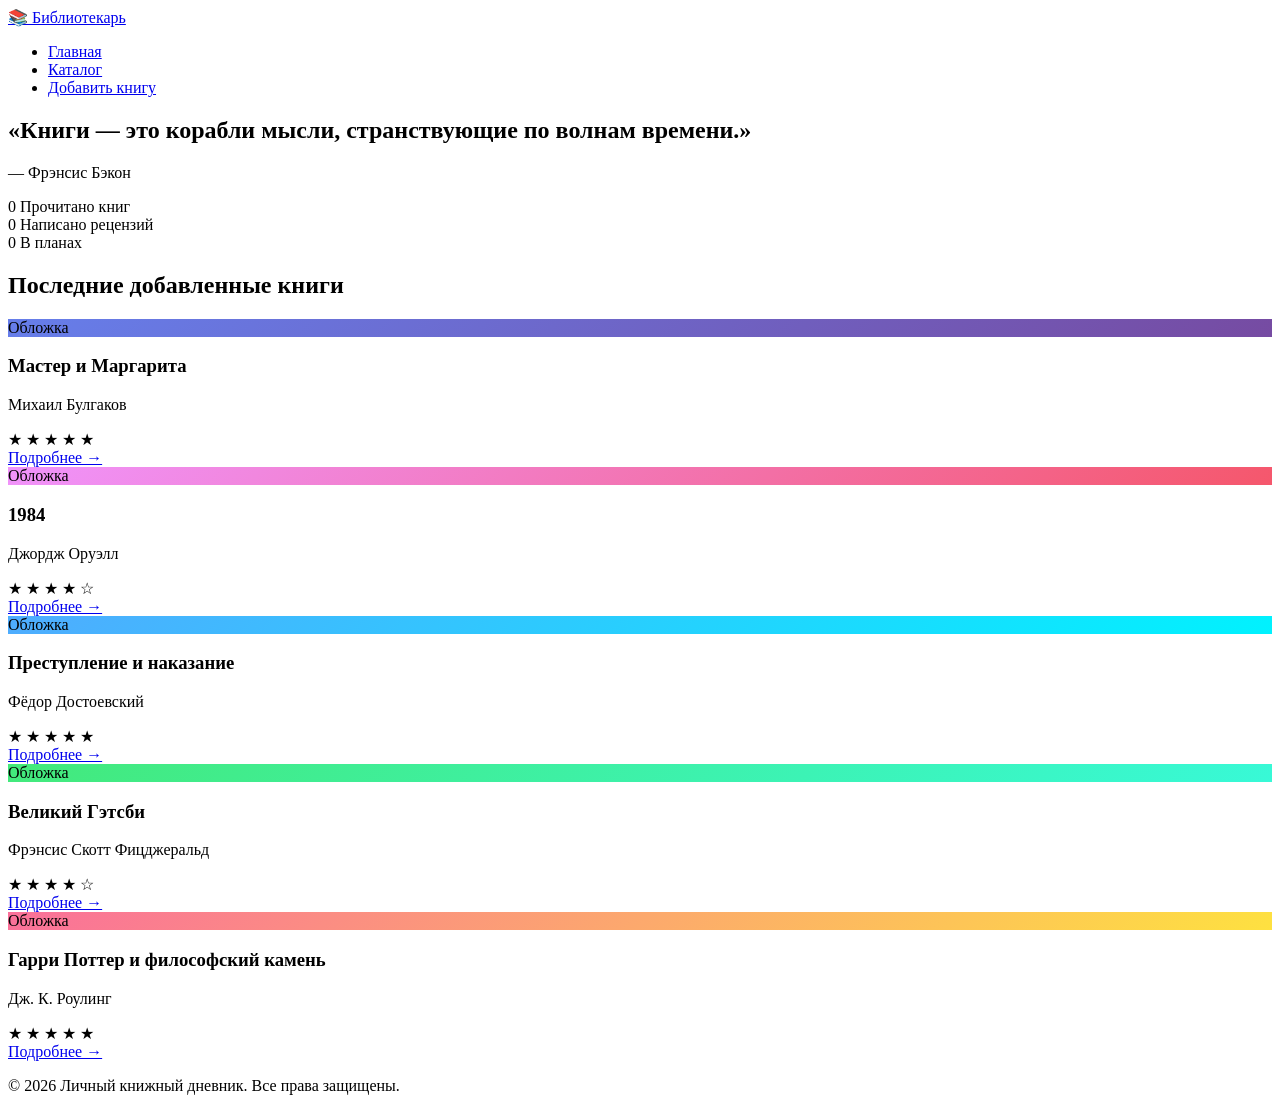
==== wwwroot/index.html @ d9a8a765 "Вроде пофиксил структуру" ====
﻿<!DOCTYPE html>
<html lang="ru">
<head>
    <meta charset="UTF-8">
    <meta name="viewport" content="width=device-width, initial-scale=1.0">
    <title>Личный книжный дневник | Главная</title>
    <link rel="stylesheet" href="styles.css">
</head>
<body>
    <header class="header">
        <nav class="nav container">
            <a href="index.html" class="logo">📚 Библиотекарь</a>
            <ul class="nav-links">
                <li><a href="index.html" class="active">Главная</a></li>
                <li><a href="catalog.html">Каталог</a></li>
                <li><a href="add.html">Добавить книгу</a></li>
            </ul>
        </nav>
    </header>

    <main>
        <section class="hero">
            <div class="hero-content">
                <h1>«Книги — это корабли мысли, странствующие по волнам времени.»</h1>
                <p class="hero-author">— Фрэнсис Бэкон</p>
            </div>
        </section>

        <section class="stats container">
            <div class="stats-card">
                <span class="stats-number">0</span>
                <span class="stats-label">Прочитано книг</span>
            </div>
            <div class="stats-card">
                <span class="stats-number">0</span>
                <span class="stats-label">Написано рецензий</span>
            </div>
            <div class="stats-card">
                <span class="stats-number">0</span>
                <span class="stats-label">В планах</span>
            </div>
        </section>

        <section class="featured-books container">
            <h2 class="section-title">Последние добавленные книги</h2>
            <div class="books-grid">
                <article class="book-card">
                    <div class="book-cover" style="background: linear-gradient(135deg, #667eea 0%, #764ba2 100%);">
                        <span class="book-cover-placeholder">Обложка</span>
                    </div>
                    <div class="book-info">
                        <h3 class="book-title">Мастер и Маргарита</h3>
                        <p class="book-author">Михаил Булгаков</p>
                        <div class="book-rating">
                            <span class="star">★</span>
                            <span class="star">★</span>
                            <span class="star">★</span>
                            <span class="star">★</span>
                            <span class="star">★</span>
                        </div>
                        <a href="book.html" class="book-link">Подробнее →</a>
                    </div>
                </article>

                <article class="book-card">
                    <div class="book-cover" style="background: linear-gradient(135deg, #f093fb 0%, #f5576c 100%);">
                        <span class="book-cover-placeholder">Обложка</span>
                    </div>
                    <div class="book-info">
                        <h3 class="book-title">1984</h3>
                        <p class="book-author">Джордж Оруэлл</p>
                        <div class="book-rating">
                            <span class="star">★</span>
                            <span class="star">★</span>
                            <span class="star">★</span>
                            <span class="star">★</span>
                            <span class="star">☆</span>
                        </div>
                        <a href="book.html" class="book-link">Подробнее →</a>
                    </div>
                </article>

                <article class="book-card">
                    <div class="book-cover" style="background: linear-gradient(135deg, #4facfe 0%, #00f2fe 100%);">
                        <span class="book-cover-placeholder">Обложка</span>
                    </div>
                    <div class="book-info">
                        <h3 class="book-title">Преступление и наказание</h3>
                        <p class="book-author">Фёдор Достоевский</p>
                        <div class="book-rating">
                            <span class="star">★</span>
                            <span class="star">★</span>
                            <span class="star">★</span>
                            <span class="star">★</span>
                            <span class="star">★</span>
                        </div>
                        <a href="book.html" class="book-link">Подробнее →</a>
                    </div>
                </article>

                <article class="book-card">
                    <div class="book-cover" style="background: linear-gradient(135deg, #43e97b 0%, #38f9d7 100%);">
                        <span class="book-cover-placeholder">Обложка</span>
                    </div>
                    <div class="book-info">
                        <h3 class="book-title">Великий Гэтсби</h3>
                        <p class="book-author">Фрэнсис Скотт Фицджеральд</p>
                        <div class="book-rating">
                            <span class="star">★</span>
                            <span class="star">★</span>
                            <span class="star">★</span>
                            <span class="star">★</span>
                            <span class="star">☆</span>
                        </div>
                        <a href="book.html" class="book-link">Подробнее →</a>
                    </div>
                </article>

                <article class="book-card">
                    <div class="book-cover" style="background: linear-gradient(135deg, #fa709a 0%, #fee140 100%);">
                        <span class="book-cover-placeholder">Обложка</span>
                    </div>
                    <div class="book-info">
                        <h3 class="book-title">Гарри Поттер и философский камень</h3>
                        <p class="book-author">Дж. К. Роулинг</p>
                        <div class="book-rating">
                            <span class="star">★</span>
                            <span class="star">★</span>
                            <span class="star">★</span>
                            <span class="star">★</span>
                            <span class="star">★</span>
                        </div>
                        <a href="book.html" class="book-link">Подробнее →</a>
                    </div>
                </article>
            </div>
        </section>
    </main>

    <footer class="footer">
        <div class="container">
            <p>&copy; 2026 Личный книжный дневник. Все права защищены.</p>
        </div>
    </footer>
</body>
</html>
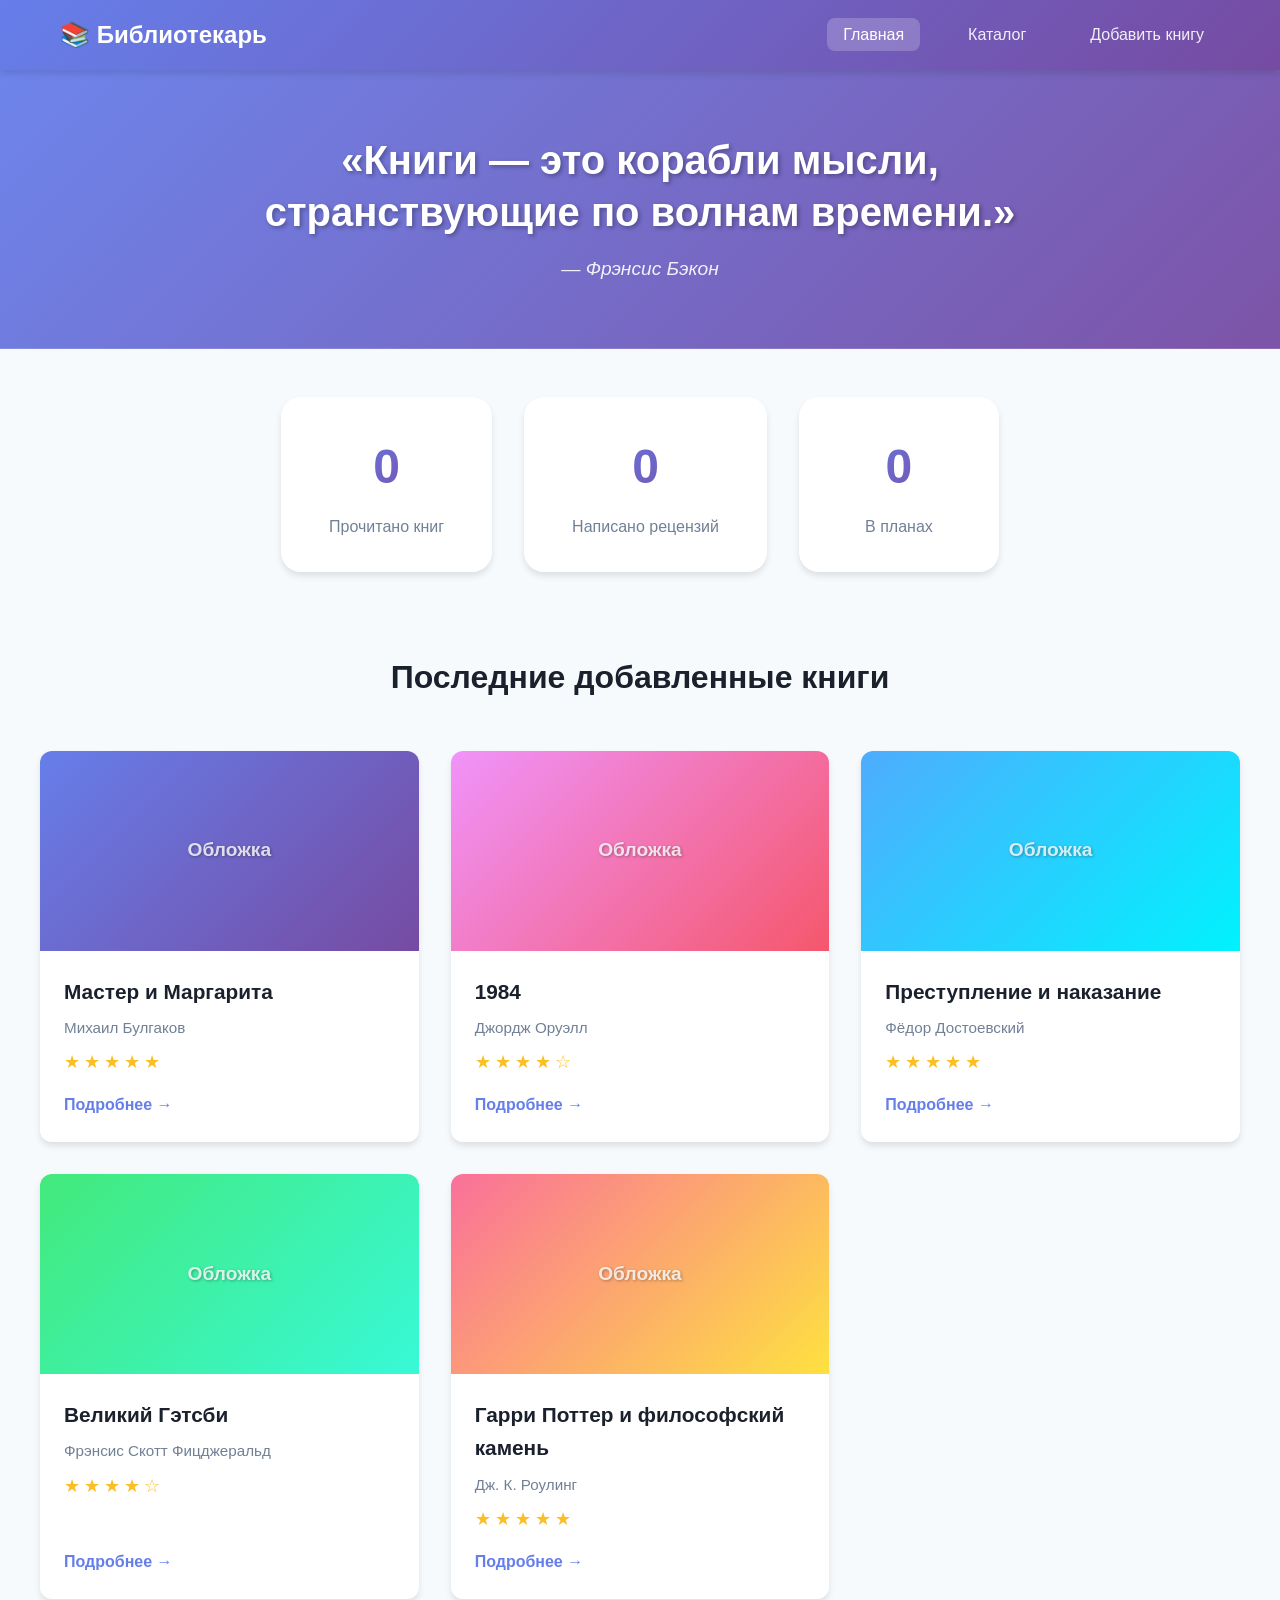
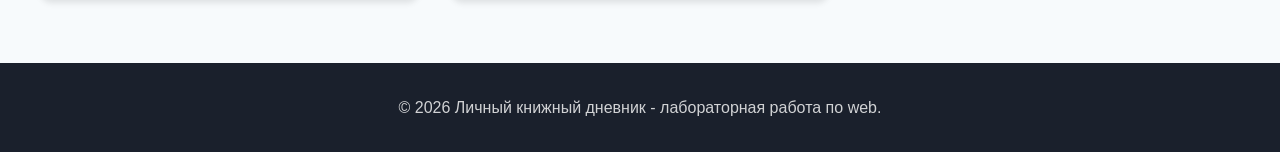
==== commit 0832ac4d: "исправленно открытие swagger при запуске проекта, теперь открывается index.html как и предполагалось" ====
--- a/wwwroot/index.html
+++ b/wwwroot/index.html
@@ -139,7 +139,7 @@
 
     <footer class="footer">
         <div class="container">
-            <p>&copy; 2026 Личный книжный дневник. Все права защищены.</p>
+            <p>&copy; 2026 Личный книжный дневник - лабораторная работа по web.</p>
         </div>
     </footer>
 </body>
--- a/wwwroot/styles.css
+++ b/wwwroot/styles.css
@@ -0,0 +1,742 @@
+﻿/* CSS Variables & Reset */
+:root {
+    --primary-color: #667eea;
+    --primary-dark: #5a67d8;
+    --secondary-color: #764ba2;
+    --accent-color: #f093fb;
+    --text-dark: #1a202c;
+    --text-light: #4a5568;
+    --text-muted: #718096;
+    --bg-light: #f7fafc;
+    --bg-white: #ffffff;
+    --border-color: #e2e8f0;
+    --shadow-sm: 0 1px 3px rgba(0, 0, 0, 0.1);
+    --shadow-md: 0 4px 6px rgba(0, 0, 0, 0.1);
+    --shadow-lg: 0 10px 25px rgba(0, 0, 0, 0.15);
+    --shadow-xl: 0 20px 40px rgba(0, 0, 0, 0.2);
+    --radius-sm: 8px;
+    --radius-md: 12px;
+    --radius-lg: 20px;
+    --transition: all 0.3s ease;
+}
+
+* {
+    margin: 0;
+    padding: 0;
+    box-sizing: border-box;
+}
+
+body {
+    font-family: 'Segoe UI', Tahoma, Geneva, Verdana, sans-serif;
+    background: var(--bg-light);
+    color: var(--text-dark);
+    line-height: 1.6;
+    min-height: 100vh;
+    display: flex;
+    flex-direction: column;
+}
+
+.container {
+    max-width: 1200px;
+    margin: 0 auto;
+    padding: 0 20px;
+}
+
+a {
+    text-decoration: none;
+    color: inherit;
+}
+
+ul {
+    list-style: none;
+}
+
+/* Header & Navigation */
+.header {
+    background: linear-gradient(135deg, var(--primary-color) 0%, var(--secondary-color) 100%);
+    padding: 1rem 0;
+    position: sticky;
+    top: 0;
+    z-index: 1000;
+    box-shadow: var(--shadow-md);
+}
+
+.nav {
+    display: flex;
+    justify-content: space-between;
+    align-items: center;
+}
+
+.logo {
+    font-size: 1.5rem;
+    font-weight: 700;
+    color: white;
+    transition: var(--transition);
+}
+
+    .logo:hover {
+        transform: scale(1.05);
+        opacity: 0.9;
+    }
+
+.nav-links {
+    display: flex;
+    gap: 2rem;
+}
+
+    .nav-links a {
+        color: rgba(255, 255, 255, 0.9);
+        font-weight: 500;
+        padding: 0.5rem 1rem;
+        border-radius: var(--radius-sm);
+        transition: var(--transition);
+    }
+
+        .nav-links a:hover,
+        .nav-links a.active {
+            background: rgba(255, 255, 255, 0.2);
+            color: white;
+        }
+
+/* Hero Section */
+.hero {
+    background: linear-gradient(135deg, #667eea 0%, #764ba2 100%, #f093fb 100%);
+    background: linear-gradient(135deg, rgba(102, 126, 234, 0.95) 0%, rgba(118, 75, 162, 0.95) 100%), url('image/svg+xml,<svg xmlns="http://www.w3.org/2000/svg" viewBox="0 0 1440 320"><path fill="%23ffffff" fill-opacity="0.1" d="M0,96L48,112C96,128,192,160,288,160C384,160,480,128,576,122.7C672,117,768,139,864,138.7C960,139,1056,117,1152,96C1248,75,1344,53,1392,42.7L1440,32L1440,320L1392,320C1344,320,1248,320,1152,320C1056,320,960,320,864,320C768,320,672,320,576,320C480,320,384,320,288,320C192,320,96,320,48,320L0,320Z"></path></svg>');
+    background-size: cover;
+    background-position: center;
+    padding: 4rem 2rem;
+    text-align: center;
+    color: white;
+}
+
+.hero-content {
+    max-width: 800px;
+    margin: 0 auto;
+}
+
+.hero h1 {
+    font-size: 2.5rem;
+    font-weight: 700;
+    margin-bottom: 1rem;
+    text-shadow: 2px 2px 4px rgba(0, 0, 0, 0.3);
+    line-height: 1.3;
+}
+
+.hero-author {
+    font-size: 1.2rem;
+    font-style: italic;
+    opacity: 0.9;
+}
+
+/* Stats Section */
+.stats {
+    display: flex;
+    justify-content: center;
+    gap: 2rem;
+    padding: 3rem 2rem;
+    flex-wrap: wrap;
+}
+
+.stats-card {
+    background: var(--bg-white);
+    padding: 2rem 3rem;
+    border-radius: var(--radius-lg);
+    box-shadow: var(--shadow-md);
+    text-align: center;
+    transition: var(--transition);
+    min-width: 200px;
+}
+
+    .stats-card:hover {
+        transform: translateY(-5px);
+        box-shadow: var(--shadow-lg);
+    }
+
+.stats-number {
+    display: block;
+    font-size: 3rem;
+    font-weight: 700;
+    background: linear-gradient(135deg, var(--primary-color) 0%, var(--secondary-color) 100%);
+    -webkit-background-clip: text;
+    -webkit-text-fill-color: transparent;
+    background-clip: text;
+}
+
+.stats-label {
+    display: block;
+    color: var(--text-muted);
+    margin-top: 0.5rem;
+    font-weight: 500;
+}
+
+/* Section Titles */
+.section-title,
+.page-title {
+    font-size: 2rem;
+    font-weight: 700;
+    color: var(--text-dark);
+    margin-bottom: 0.5rem;
+}
+
+.page-subtitle {
+    color: var(--text-muted);
+    margin-bottom: 2rem;
+}
+
+.featured-books {
+    padding: 2rem 0 4rem;
+}
+
+    .featured-books .section-title {
+        text-align: center;
+        margin-bottom: 3rem;
+    }
+
+/* Books Grid (Flexbox/Grid) */
+.books-grid {
+    display: grid;
+    grid-template-columns: repeat(auto-fill, minmax(280px, 1fr));
+    gap: 2rem;
+}
+
+.catalog-grid {
+    padding: 2rem 0 4rem;
+}
+
+.book-card {
+    background: var(--bg-white);
+    border-radius: var(--radius-md);
+    overflow: hidden;
+    box-shadow: var(--shadow-md);
+    transition: var(--transition);
+    display: flex;
+    flex-direction: column;
+}
+
+    .book-card:hover {
+        transform: translateY(-8px);
+        box-shadow: var(--shadow-xl);
+    }
+
+.book-cover {
+    height: 200px;
+    display: flex;
+    align-items: center;
+    justify-content: center;
+    position: relative;
+    overflow: hidden;
+}
+
+.book-cover-large {
+    height: 350px;
+    border-radius: var(--radius-md);
+    display: flex;
+    align-items: center;
+    justify-content: center;
+    box-shadow: var(--shadow-lg);
+}
+
+.book-cover-placeholder {
+    color: rgba(255, 255, 255, 0.8);
+    font-size: 1.2rem;
+    font-weight: 600;
+    text-shadow: 1px 1px 3px rgba(0, 0, 0, 0.3);
+}
+
+.book-info {
+    padding: 1.5rem;
+    flex: 1;
+    display: flex;
+    flex-direction: column;
+}
+
+.book-title {
+    font-size: 1.3rem;
+    font-weight: 700;
+    color: var(--text-dark);
+    margin-bottom: 0.5rem;
+}
+
+.book-author {
+    color: var(--text-muted);
+    font-size: 0.95rem;
+    margin-bottom: 0.5rem;
+}
+
+.book-genre {
+    color: var(--primary-color);
+    font-size: 0.85rem;
+    margin-bottom: 0.75rem;
+    font-weight: 500;
+}
+
+.book-rating {
+    display: flex;
+    gap: 0.25rem;
+    margin-bottom: 1rem;
+}
+
+.star {
+    color: #fbbf24;
+    font-size: 1.1rem;
+}
+
+.star-large {
+    color: #fbbf24;
+    font-size: 1.5rem;
+}
+
+.rating-text {
+    color: var(--text-muted);
+    font-size: 0.9rem;
+    margin-left: 0.5rem;
+}
+
+.book-link {
+    color: var(--primary-color);
+    font-weight: 600;
+    margin-top: auto;
+    transition: var(--transition);
+    display: inline-block;
+}
+
+    .book-link:hover {
+        color: var(--secondary-color);
+        transform: translateX(5px);
+    }
+
+/* Book Detail Page */
+.book-detail {
+    padding: 3rem 0;
+}
+
+.book-detail-grid {
+    display: grid;
+    grid-template-columns: 300px 1fr;
+    gap: 3rem;
+    align-items: start;
+}
+
+.book-detail-title {
+    font-size: 2.5rem;
+    font-weight: 700;
+    color: var(--text-dark);
+    margin-bottom: 0.5rem;
+}
+
+.book-detail-author {
+    font-size: 1.3rem;
+    color: var(--primary-color);
+    margin-bottom: 1rem;
+}
+
+.book-detail-genre {
+    color: var(--text-muted);
+    margin-bottom: 1.5rem;
+}
+
+.book-detail-rating {
+    display: flex;
+    align-items: center;
+    margin-bottom: 1.5rem;
+}
+
+.book-detail-year,
+.book-detail-pages {
+    color: var(--text-light);
+    margin-bottom: 0.5rem;
+}
+
+.book-detail-description {
+    margin-top: 2rem;
+    padding-top: 2rem;
+    border-top: 2px solid var(--border-color);
+}
+
+    .book-detail-description h2 {
+        font-size: 1.5rem;
+        margin-bottom: 1rem;
+        color: var(--text-dark);
+    }
+
+    .book-detail-description p {
+        color: var(--text-light);
+        line-height: 1.8;
+        margin-bottom: 1rem;
+    }
+
+/* Reviews Section */
+.reviews-section {
+    padding: 3rem 0 4rem;
+}
+
+.reviews-title {
+    font-size: 2rem;
+    font-weight: 700;
+    margin-bottom: 2rem;
+    color: var(--text-dark);
+}
+
+.review-card {
+    background: var(--bg-white);
+    padding: 2rem;
+    border-radius: var(--radius-md);
+    box-shadow: var(--shadow-sm);
+    margin-bottom: 1.5rem;
+    transition: var(--transition);
+}
+
+    .review-card:hover {
+        box-shadow: var(--shadow-md);
+    }
+
+.review-header {
+    display: flex;
+    align-items: center;
+    gap: 1rem;
+    margin-bottom: 1rem;
+}
+
+.reviewer-avatar {
+    width: 50px;
+    height: 50px;
+    border-radius: 50%;
+    background: linear-gradient(135deg, var(--primary-color) 0%, var(--secondary-color) 100%);
+    display: flex;
+    align-items: center;
+    justify-content: center;
+    color: white;
+    font-weight: 700;
+    font-size: 1.2rem;
+}
+
+.reviewer-info {
+    flex: 1;
+}
+
+.reviewer-name {
+    font-weight: 600;
+    color: var(--text-dark);
+    margin-bottom: 0.25rem;
+}
+
+.review-date {
+    color: var(--text-muted);
+    font-size: 0.85rem;
+}
+
+.review-text {
+    color: var(--text-light);
+    line-height: 1.7;
+}
+
+.add-review-placeholder {
+    background: linear-gradient(135deg, rgba(102, 126, 234, 0.1) 0%, rgba(118, 75, 162, 0.1) 100%);
+    padding: 3rem;
+    border-radius: var(--radius-md);
+    text-align: center;
+    border: 2px dashed var(--primary-color);
+}
+
+    .add-review-placeholder h3 {
+        font-size: 1.5rem;
+        color: var(--text-dark);
+        margin-bottom: 0.5rem;
+    }
+
+    .add-review-placeholder p {
+        color: var(--text-muted);
+        margin-bottom: 1.5rem;
+    }
+
+/* Form Styles */
+.form-section {
+    padding: 2rem 0 4rem;
+}
+
+.book-form {
+    background: var(--bg-white);
+    padding: 3rem;
+    border-radius: var(--radius-lg);
+    box-shadow: var(--shadow-md);
+    max-width: 800px;
+    margin: 0 auto;
+}
+
+.form-group {
+    margin-bottom: 1.5rem;
+}
+
+    .form-group label {
+        display: block;
+        font-weight: 600;
+        color: var(--text-dark);
+        margin-bottom: 0.5rem;
+    }
+
+    .form-group input[type="text"],
+    .form-group input[type="number"],
+    .form-group select,
+    .form-group textarea {
+        width: 100%;
+        padding: 0.75rem 1rem;
+        border: 2px solid var(--border-color);
+        border-radius: var(--radius-sm);
+        font-size: 1rem;
+        font-family: inherit;
+        transition: var(--transition);
+        background: var(--bg-white);
+    }
+
+        .form-group input:focus,
+        .form-group select:focus,
+        .form-group textarea:focus {
+            outline: none;
+            border-color: var(--primary-color);
+            box-shadow: 0 0 0 3px rgba(102, 126, 234, 0.1);
+        }
+
+    .form-group textarea {
+        resize: vertical;
+        min-height: 120px;
+    }
+
+.form-row {
+    display: grid;
+    grid-template-columns: 1fr 1fr;
+    gap: 1.5rem;
+}
+
+.file-upload {
+    border: 2px dashed var(--border-color);
+    border-radius: var(--radius-sm);
+    padding: 2rem;
+    text-align: center;
+    transition: var(--transition);
+    cursor: pointer;
+}
+
+    .file-upload:hover {
+        border-color: var(--primary-color);
+        background: rgba(102, 126, 234, 0.05);
+    }
+
+    .file-upload input[type="file"] {
+        width: 100%;
+        cursor: pointer;
+    }
+
+    .file-upload p {
+        color: var(--text-light);
+        margin: 0.5rem 0;
+    }
+
+.file-hint {
+    color: var(--text-muted);
+    font-size: 0.85rem;
+}
+
+.form-actions {
+    display: flex;
+    gap: 1rem;
+    margin-top: 2rem;
+}
+
+/* Buttons */
+.btn {
+    padding: 0.875rem 2rem;
+    font-size: 1rem;
+    font-weight: 600;
+    border: none;
+    border-radius: var(--radius-sm);
+    cursor: pointer;
+    transition: var(--transition);
+    display: inline-block;
+}
+
+.btn-primary {
+    background: linear-gradient(135deg, var(--primary-color) 0%, var(--secondary-color) 100%);
+    color: white;
+    box-shadow: var(--shadow-md);
+}
+
+    .btn-primary:hover {
+        transform: translateY(-2px);
+        box-shadow: var(--shadow-lg);
+    }
+
+.btn-secondary {
+    background: var(--bg-light);
+    color: var(--text-light);
+    border: 2px solid var(--border-color);
+}
+
+    .btn-secondary:hover {
+        background: var(--border-color);
+    }
+
+.btn:disabled {
+    opacity: 0.5;
+    cursor: not-allowed;
+    transform: none !important;
+}
+
+/* Footer */
+.footer {
+    background: var(--text-dark);
+    color: white;
+    padding: 2rem 0;
+    margin-top: auto;
+}
+
+    .footer p {
+        text-align: center;
+        opacity: 0.8;
+    }
+
+/* Responsive Design (Media Queries) */
+@media (max-width: 768px) {
+    .nav-links {
+        gap: 1rem;
+    }
+
+        .nav-links a {
+            padding: 0.5rem;
+            font-size: 0.9rem;
+        }
+
+    .hero h1 {
+        font-size: 1.8rem;
+    }
+
+    .stats {
+        flex-direction: column;
+        align-items: center;
+    }
+
+    .stats-card {
+        width: 100%;
+        max-width: 300px;
+    }
+
+    .books-grid {
+        grid-template-columns: 1fr;
+    }
+
+    .book-detail-grid {
+        grid-template-columns: 1fr;
+        gap: 2rem;
+    }
+
+    .book-detail-cover {
+        display: flex;
+        justify-content: center;
+    }
+
+    .book-detail-title {
+        font-size: 2rem;
+        text-align: center;
+    }
+
+    .book-detail-info {
+        text-align: center;
+    }
+
+    .book-detail-rating {
+        justify-content: center;
+    }
+
+    .form-row {
+        grid-template-columns: 1fr;
+    }
+
+    .book-form {
+        padding: 2rem;
+    }
+
+    .form-actions {
+        flex-direction: column;
+    }
+
+    .btn {
+        width: 100%;
+        text-align: center;
+    }
+
+    .review-header {
+        flex-direction: column;
+        text-align: center;
+    }
+}
+
+@media (max-width: 480px) {
+    .header {
+        padding: 0.75rem 0;
+    }
+
+    .logo {
+        font-size: 1.2rem;
+    }
+
+    .nav-links {
+        gap: 0.5rem;
+    }
+
+        .nav-links a {
+            padding: 0.35rem;
+            font-size: 0.8rem;
+        }
+
+    .hero {
+        padding: 2rem 1rem;
+    }
+
+        .hero h1 {
+            font-size: 1.5rem;
+        }
+
+    .section-title,
+    .page-title {
+        font-size: 1.5rem;
+    }
+
+    .book-card {
+        margin: 0 -10px;
+        border-radius: var(--radius-sm);
+    }
+}
+
+/* Animations */
+@keyframes fadeIn {
+    from {
+        opacity: 0;
+        transform: translateY(20px);
+    }
+
+    to {
+        opacity: 1;
+        transform: translateY(0);
+    }
+}
+
+.book-card,
+.stats-card,
+.review-card {
+    animation: fadeIn 0.5s ease forwards;
+}
+
+/* Smooth scroll */
+html {
+    scroll-behavior: smooth;
+}
+
+/* Selection color */
+::selection {
+    background: var(--primary-color);
+    color: white;
+}
+
+::-moz-selection {
+    background: var(--primary-color);
+    color: white;
+}
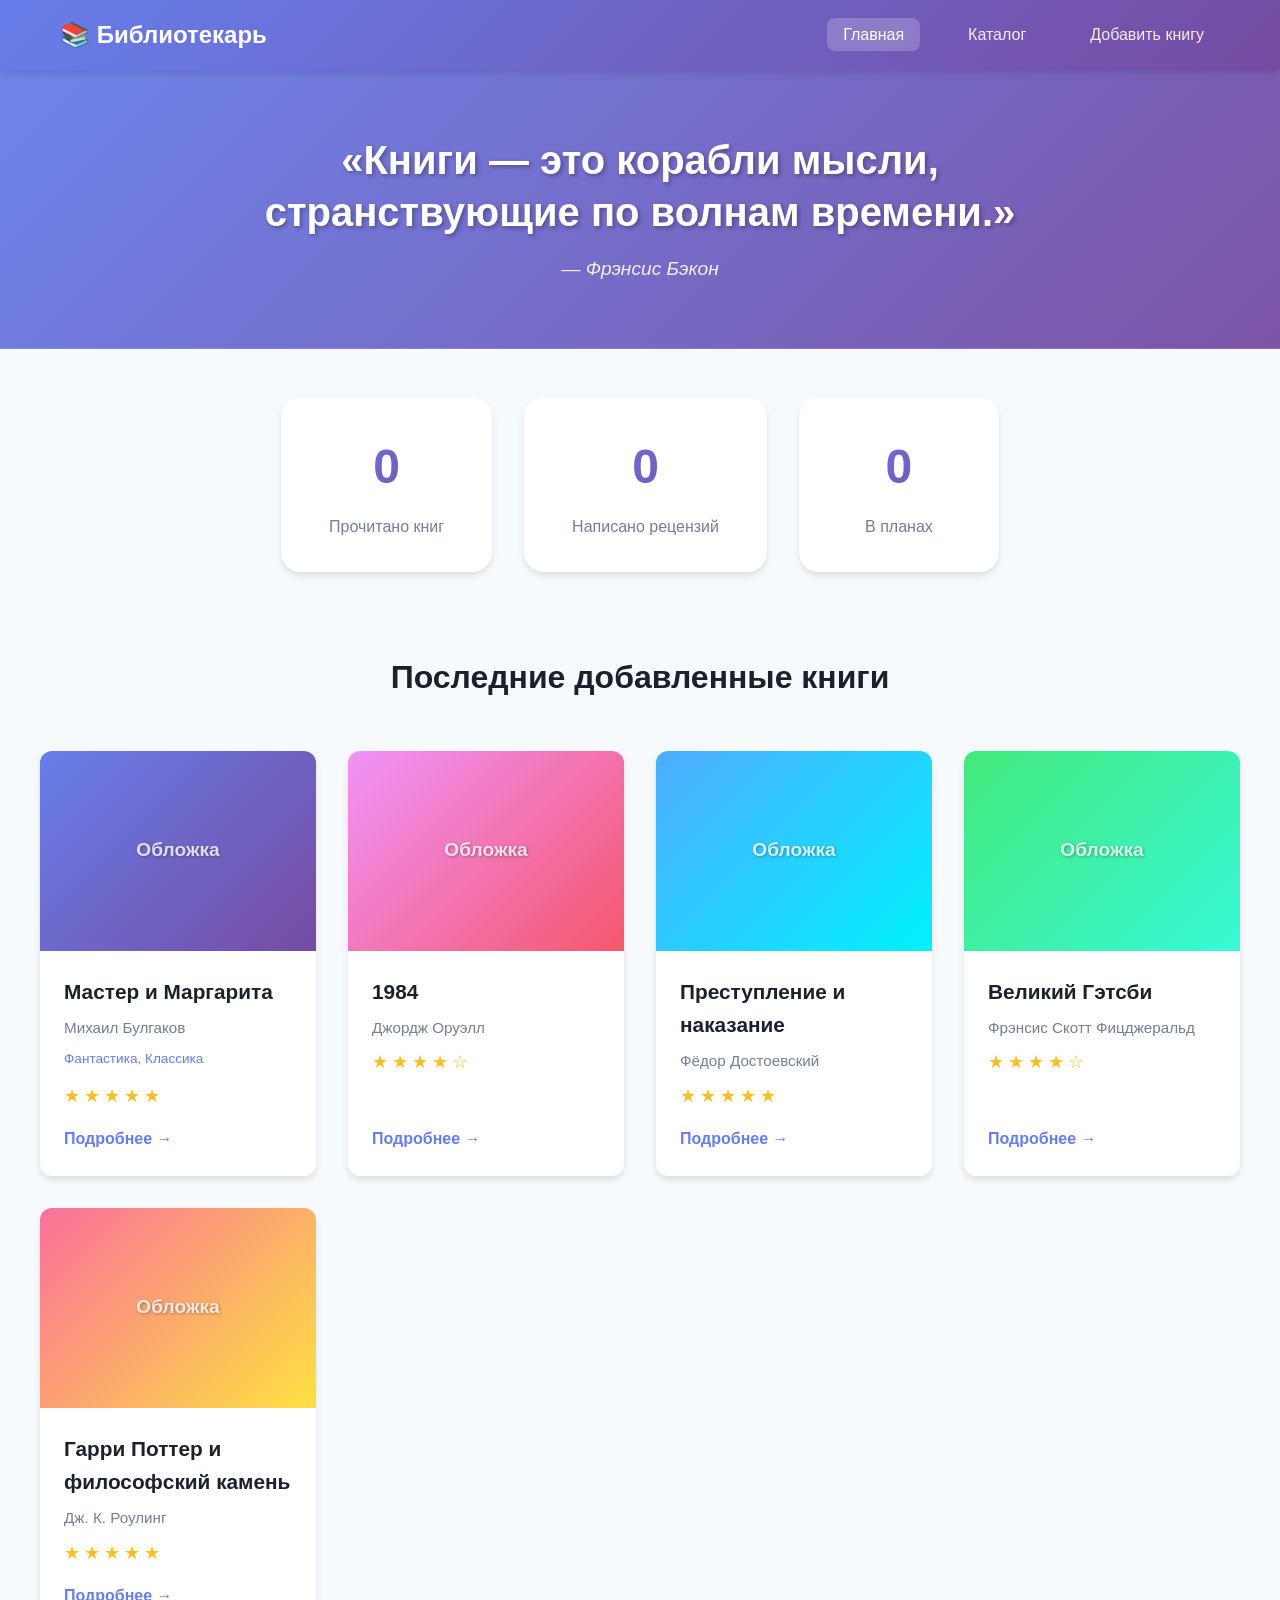
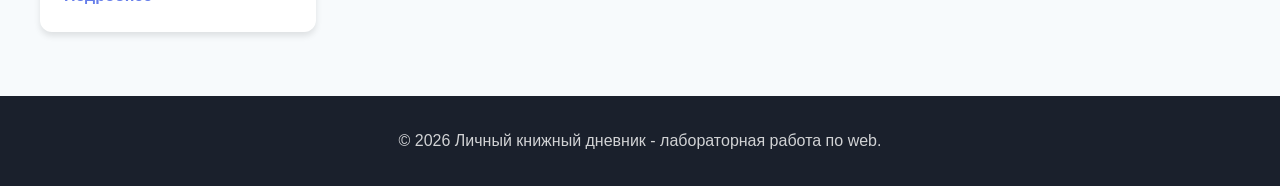
==== commit a4174d1f: "Переписан статичный book.html на архитектуре ASP.NET Core/C# через контролер; Принцип в BookControll" ====
--- a/wwwroot/index.html
+++ b/wwwroot/index.html
@@ -48,9 +48,17 @@
                     <div class="book-cover" style="background: linear-gradient(135deg, #667eea 0%, #764ba2 100%);">
                         <span class="book-cover-placeholder">Обложка</span>
                     </div>
+                    <!-- место div что выше когда загружу фотографии
+                    <div class="book-cover">
+                        <img src="images/master-and-margarita.jpg"
+                             alt="Мастер и Маргарита"
+                             class="real-book-cover">
+                    </div>
+                    -->
                     <div class="book-info">
                         <h3 class="book-title">Мастер и Маргарита</h3>
                         <p class="book-author">Михаил Булгаков</p>
+                        <p class="book-genre">Фантастика, Классика</p>
                         <div class="book-rating">
                             <span class="star">★</span>
                             <span class="star">★</span>
@@ -58,7 +66,7 @@
                             <span class="star">★</span>
                             <span class="star">★</span>
                         </div>
-                        <a href="book.html" class="book-link">Подробнее →</a>
+                        <a href="/book" class="book-link">Подробнее →</a>
                     </div>
                 </article>
 
@@ -76,7 +84,7 @@
                             <span class="star">★</span>
                             <span class="star">☆</span>
                         </div>
-                        <a href="book.html" class="book-link">Подробнее →</a>
+                        <a href="/book" class="book-link">Подробнее →</a>
                     </div>
                 </article>
 
@@ -94,7 +102,7 @@
                             <span class="star">★</span>
                             <span class="star">★</span>
                         </div>
-                        <a href="book.html" class="book-link">Подробнее →</a>
+                        <a href="/book" class="book-link">Подробнее →</a>
                     </div>
                 </article>
 
@@ -112,7 +120,7 @@
                             <span class="star">★</span>
                             <span class="star">☆</span>
                         </div>
-                        <a href="book.html" class="book-link">Подробнее →</a>
+                        <a href="/book" class="book-link">Подробнее →</a>
                     </div>
                 </article>
 
@@ -130,7 +138,7 @@
                             <span class="star">★</span>
                             <span class="star">★</span>
                         </div>
-                        <a href="book.html" class="book-link">Подробнее →</a>
+                        <a href="/book" class="book-link">Подробнее →</a>
                     </div>
                 </article>
             </div>
--- a/wwwroot/styles.css
+++ b/wwwroot/styles.css
@@ -195,7 +195,7 @@
 /* Books Grid (Flexbox/Grid) */
 .books-grid {
     display: grid;
-    grid-template-columns: repeat(auto-fill, minmax(280px, 1fr));
+    grid-template-columns: repeat(auto-fill, minmax(220px, 1fr));
     gap: 2rem;
 }
 
@@ -740,3 +740,41 @@
     background: var(--primary-color);
     color: white;
 }
+
+.real-book-cover {
+    width: 100%;
+    max-width: 300px;
+    height: 350px;
+    object-fit: cover;
+    border-radius: var(--radius-md);
+    box-shadow: var(--shadow-lg);
+    display: block;
+}
+
+.review-form {
+    max-width: 100%;
+    padding: 2rem;
+    margin-top: 2rem;
+    box-shadow: none;
+    background: transparent;
+}
+
+.review-form .form-group {
+     text-align: left;
+}
+
+.review-form .form-actions {
+    justify-content: flex-start;
+}
+
+.add-review-placeholder {
+    text-align: left;
+}
+
+.add-review-placeholder h3 {
+     text-align: center;
+}
+
+.add-review-placeholder > p {
+    text-align: center;
+}
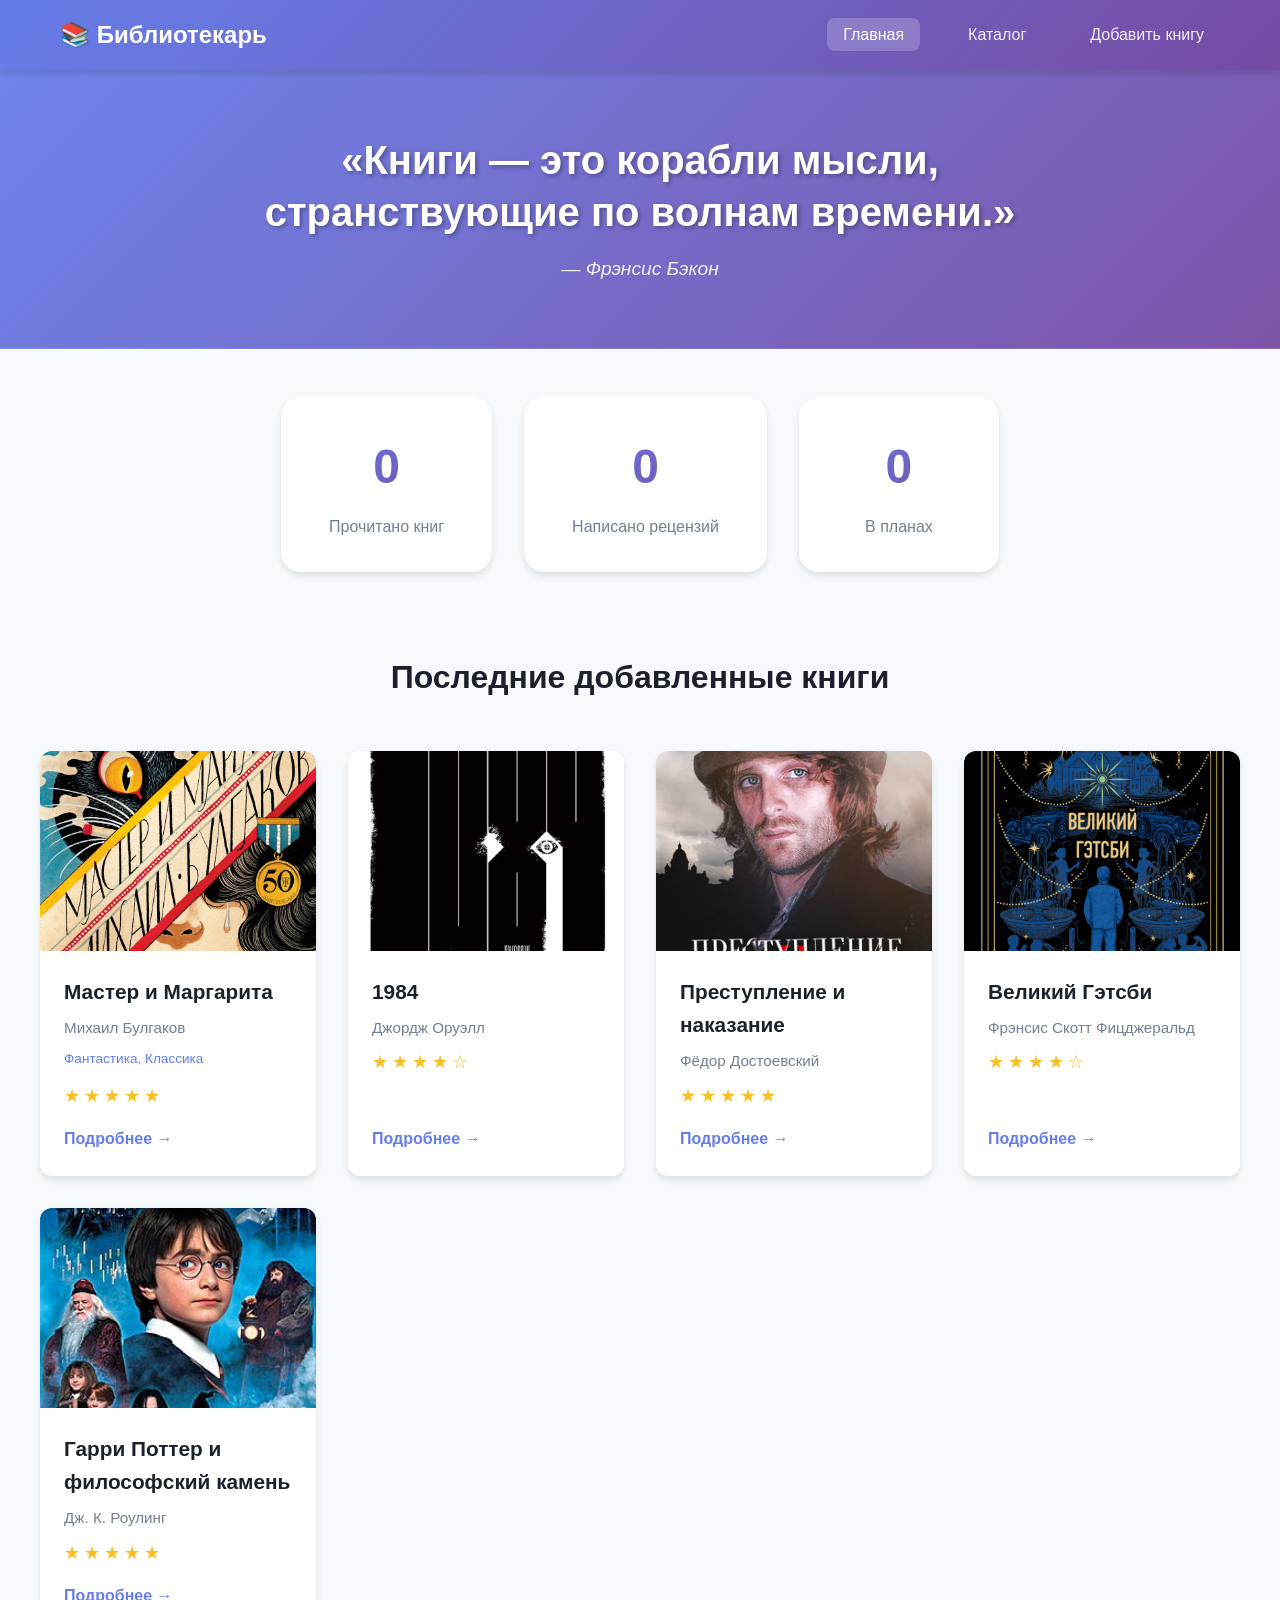
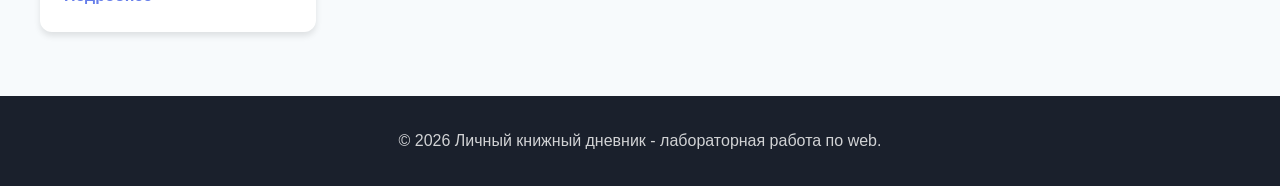
==== commit ade95d78: "Исправлена ошибка из-за которой комментарии сохранялись как дата Добавлены обложки к книгам, код кни" ====
--- a/wwwroot/index.html
+++ b/wwwroot/index.html
@@ -45,16 +45,11 @@
             <h2 class="section-title">Последние добавленные книги</h2>
             <div class="books-grid">
                 <article class="book-card">
-                    <div class="book-cover" style="background: linear-gradient(135deg, #667eea 0%, #764ba2 100%);">
-                        <span class="book-cover-placeholder">Обложка</span>
-                    </div>
-                    <!-- место div что выше когда загружу фотографии
                     <div class="book-cover">
                         <img src="images/master-and-margarita.jpg"
                              alt="Мастер и Маргарита"
                              class="real-book-cover">
                     </div>
-                    -->
                     <div class="book-info">
                         <h3 class="book-title">Мастер и Маргарита</h3>
                         <p class="book-author">Михаил Булгаков</p>
@@ -71,8 +66,10 @@
                 </article>
 
                 <article class="book-card">
-                    <div class="book-cover" style="background: linear-gradient(135deg, #f093fb 0%, #f5576c 100%);">
-                        <span class="book-cover-placeholder">Обложка</span>
+                    <div class="book-cover">
+                        <img src="images/1984.png"
+                             alt="1984"
+                             class="real-book-cover">
                     </div>
                     <div class="book-info">
                         <h3 class="book-title">1984</h3>
@@ -89,8 +86,10 @@
                 </article>
 
                 <article class="book-card">
-                    <div class="book-cover" style="background: linear-gradient(135deg, #4facfe 0%, #00f2fe 100%);">
-                        <span class="book-cover-placeholder">Обложка</span>
+                    <div class="book-cover">
+                        <img src="images/crime-and-punishment.jpg"
+                             alt="Преступление и наказание"
+                             class="real-book-cover">
                     </div>
                     <div class="book-info">
                         <h3 class="book-title">Преступление и наказание</h3>
@@ -107,8 +106,10 @@
                 </article>
 
                 <article class="book-card">
-                    <div class="book-cover" style="background: linear-gradient(135deg, #43e97b 0%, #38f9d7 100%);">
-                        <span class="book-cover-placeholder">Обложка</span>
+                    <div class="book-cover">
+                        <img src="images/great-gatsby.jpg"
+                             alt="Великий Гэтсби"
+                             class="real-book-cover">
                     </div>
                     <div class="book-info">
                         <h3 class="book-title">Великий Гэтсби</h3>
@@ -125,8 +126,10 @@
                 </article>
 
                 <article class="book-card">
-                    <div class="book-cover" style="background: linear-gradient(135deg, #fa709a 0%, #fee140 100%);">
-                        <span class="book-cover-placeholder">Обложка</span>
+                    <div class="book-cover">
+                        <img src="images/Harry-Potter-and-the-Philosopher's-Stone.jpg"
+                             alt="Гарри Поттер и философский камень"
+                             class="real-book-cover">
                     </div>
                     <div class="book-info">
                         <h3 class="book-title">Гарри Поттер и философский камень</h3>
